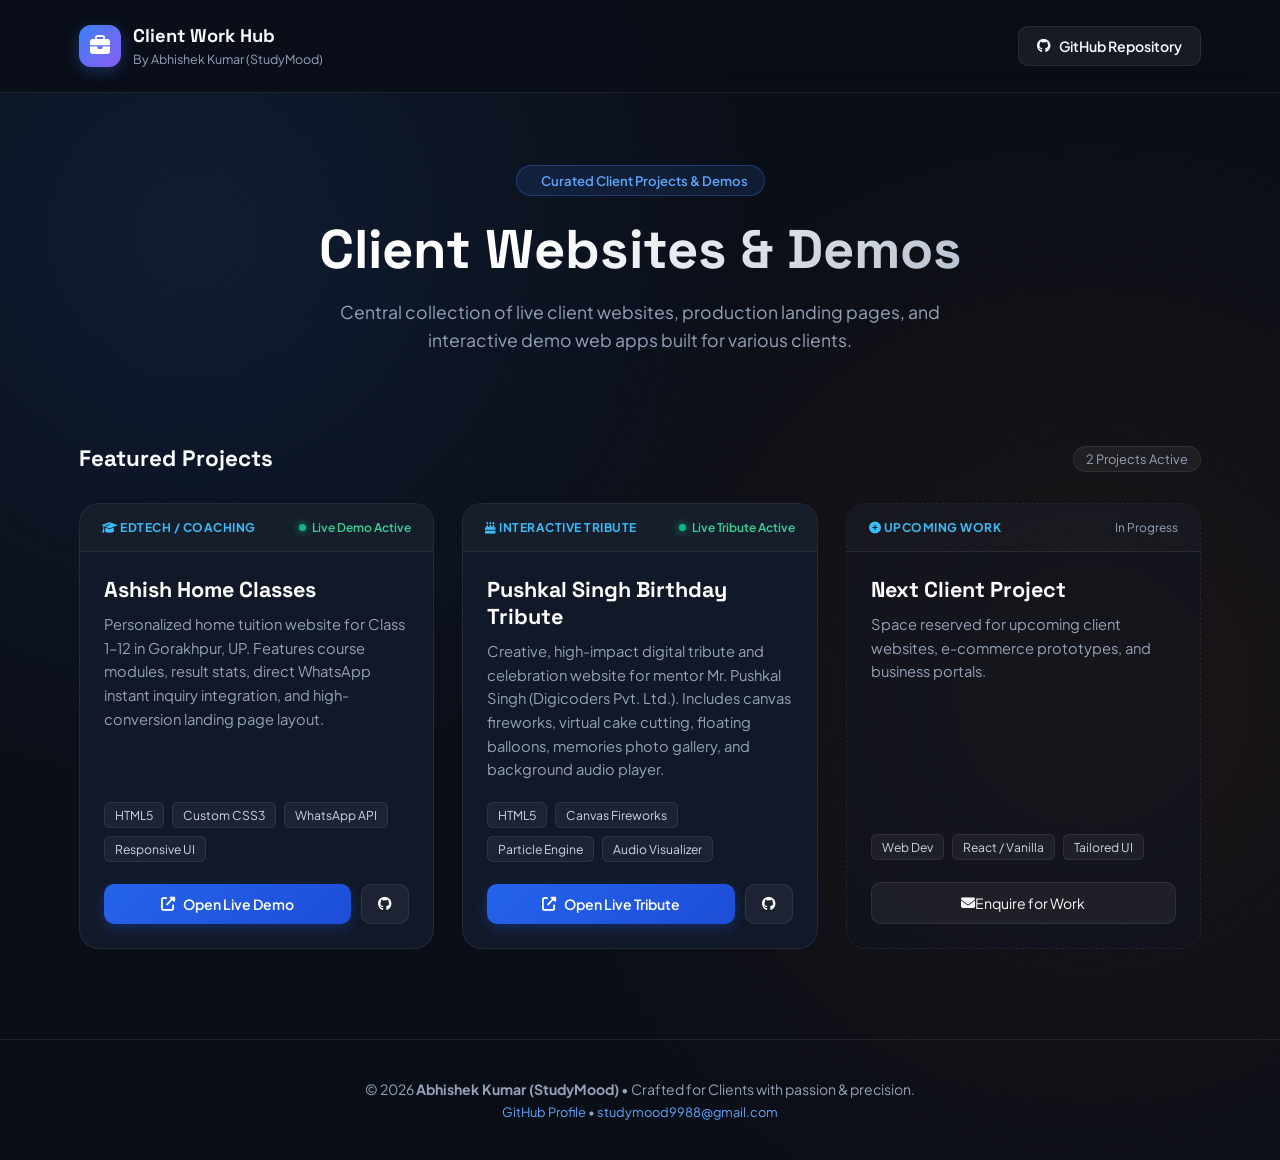
==== index.html @ f01a1ec8 "Initial commit: Client Work Hub with Ashish Home Classes demo website" ====
<!DOCTYPE html>
<html lang="en">
<head>
<meta charset="UTF-8">
<meta name="viewport" content="width=device-width, initial-scale=1.0">
<title>Client Work & Demo Websites | Abhishek Kumar (StudyMood)</title>
<meta name="description" content="Showcase of client demo websites, landing pages, and interactive web projects created by Abhishek Kumar.">

<!-- Google Fonts -->
<link rel="preconnect" href="https://fonts.googleapis.com">
<link rel="preconnect" href="https://fonts.gstatic.com" crossorigin>
<link href="https://fonts.googleapis.com/css2?family=Plus+Jakarta+Sans:wght@300;400;500;600;700;800&family=Space+Grotesk:wght@500;700&display=swap" rel="stylesheet">
<!-- Font Awesome 6 -->
<link rel="stylesheet" href="https://cdnjs.cloudflare.com/ajax/libs/font-awesome/6.5.1/css/all.min.css">

<style>
:root {
  --bg-dark: #0a0e17;
  --bg-card: #111827;
  --bg-card-hover: #162032;
  --border-color: rgba(255, 255, 255, 0.08);
  --primary: #3b82f6;
  --primary-glow: rgba(59, 130, 246, 0.35);
  --accent-orange: #f97316;
  --accent-green: #10b981;
  --text-main: #f8fafc;
  --text-muted: #94a3b8;
}

* {
  margin: 0;
  padding: 0;
  box-sizing: border-box;
  font-family: 'Plus Jakarta Sans', sans-serif;
}

body {
  background-color: var(--bg-dark);
  color: var(--text-main);
  min-height: 100vh;
  position: relative;
  overflow-x: hidden;
  background-image: 
    radial-gradient(circle at 15% 20%, rgba(59, 130, 246, 0.12) 0%, transparent 40%),
    radial-gradient(circle at 85% 60%, rgba(249, 115, 22, 0.08) 0%, transparent 45%);
}

.container {
  width: 90%;
  max-width: 1200px;
  margin: 0 auto;
  padding: 0 15px;
}

/* Header */
header {
  padding: 24px 0;
  border-bottom: 1px solid var(--border-color);
  backdrop-filter: blur(12px);
  position: sticky;
  top: 0;
  z-index: 100;
  background: rgba(10, 14, 23, 0.85);
}

.header-content {
  display: flex;
  justify-content: space-between;
  align-items: center;
}

.brand {
  display: flex;
  align-items: center;
  gap: 12px;
  text-decoration: none;
  color: var(--text-main);
}

.brand-icon {
  width: 42px;
  height: 42px;
  background: linear-gradient(135deg, #3b82f6, #8b5cf6);
  border-radius: 12px;
  display: flex;
  align-items: center;
  justify-content: center;
  font-size: 20px;
  color: white;
  box-shadow: 0 4px 15px rgba(59, 130, 246, 0.3);
}

.brand-text h1 {
  font-size: 1.15rem;
  font-weight: 700;
  font-family: 'Space Grotesk', sans-serif;
}

.brand-text span {
  font-size: 0.78rem;
  color: var(--text-muted);
}

.nav-links {
  display: flex;
  align-items: center;
  gap: 16px;
}

.btn-github {
  display: inline-flex;
  align-items: center;
  gap: 8px;
  padding: 10px 18px;
  background: rgba(255, 255, 255, 0.06);
  color: var(--text-main);
  border: 1px solid var(--border-color);
  border-radius: 10px;
  text-decoration: none;
  font-size: 0.88rem;
  font-weight: 600;
  transition: all 0.25s ease;
}

.btn-github:hover {
  background: rgba(255, 255, 255, 0.12);
  border-color: rgba(255, 255, 255, 0.2);
  transform: translateY(-2px);
}

/* Hero */
.hero {
  padding: 70px 0 50px;
  text-align: center;
}

.hero-badge {
  display: inline-flex;
  align-items: center;
  gap: 8px;
  padding: 6px 16px;
  background: rgba(59, 130, 246, 0.12);
  border: 1px solid rgba(59, 130, 246, 0.3);
  border-radius: 50px;
  color: #60a5fa;
  font-size: 0.82rem;
  font-weight: 600;
  margin-bottom: 22px;
}

.hero h2 {
  font-size: clamp(2.2rem, 5vw, 3.4rem);
  font-weight: 800;
  font-family: 'Space Grotesk', sans-serif;
  line-height: 1.15;
  margin-bottom: 18px;
  background: linear-gradient(135deg, #ffffff 40%, #94a3b8 100%);
  -webkit-background-clip: text;
  -webkit-text-fill-color: transparent;
}

.hero p {
  font-size: 1.1rem;
  color: var(--text-muted);
  max-width: 650px;
  margin: 0 auto;
  line-height: 1.6;
}

/* Project Showcase Grid */
.showcase-section {
  padding: 40px 0 90px;
}

.section-header {
  display: flex;
  justify-content: space-between;
  align-items: center;
  margin-bottom: 30px;
}

.section-title {
  font-size: 1.4rem;
  font-weight: 700;
  font-family: 'Space Grotesk', sans-serif;
}

.project-count-badge {
  background: rgba(255, 255, 255, 0.05);
  border: 1px solid var(--border-color);
  padding: 4px 12px;
  border-radius: 20px;
  font-size: 0.8rem;
  color: var(--text-muted);
}

.projects-grid {
  display: grid;
  grid-template-columns: repeat(auto-fit, minmax(340px, 1fr));
  gap: 28px;
}

/* Project Card */
.project-card {
  background: var(--bg-card);
  border: 1px solid var(--border-color);
  border-radius: 20px;
  overflow: hidden;
  display: flex;
  flex-direction: column;
  transition: all 0.3s ease;
  position: relative;
}

.project-card:hover {
  transform: translateY(-6px);
  background: var(--bg-card-hover);
  border-color: rgba(59, 130, 246, 0.4);
  box-shadow: 0 15px 35px rgba(0, 0, 0, 0.4), 0 0 20px rgba(59, 130, 246, 0.15);
}

.card-header-bar {
  padding: 16px 22px;
  background: rgba(255, 255, 255, 0.02);
  border-bottom: 1px solid var(--border-color);
  display: flex;
  justify-content: space-between;
  align-items: center;
}

.category-tag {
  font-size: 0.75rem;
  font-weight: 700;
  text-transform: uppercase;
  letter-spacing: 0.5px;
  color: #38bdf8;
}

.live-badge {
  display: inline-flex;
  align-items: center;
  gap: 6px;
  font-size: 0.75rem;
  font-weight: 600;
  color: #34d399;
}

.live-badge::before {
  content: '';
  width: 7px;
  height: 7px;
  background: #10b981;
  border-radius: 50%;
  box-shadow: 0 0 8px #10b981;
  animation: pulse 2s infinite;
}

@keyframes pulse {
  0% { opacity: 0.5; }
  50% { opacity: 1; }
  100% { opacity: 0.5; }
}

.card-body {
  padding: 24px;
  flex: 1;
  display: flex;
  flex-direction: column;
}

.project-title {
  font-size: 1.35rem;
  font-weight: 700;
  font-family: 'Space Grotesk', sans-serif;
  margin-bottom: 10px;
  color: white;
}

.project-desc {
  color: var(--text-muted);
  font-size: 0.92rem;
  line-height: 1.6;
  margin-bottom: 20px;
  flex: 1;
}

.tech-tags {
  display: flex;
  flex-wrap: wrap;
  gap: 8px;
  margin-bottom: 22px;
}

.tech-tag {
  background: rgba(255, 255, 255, 0.05);
  border: 1px solid rgba(255, 255, 255, 0.08);
  padding: 4px 10px;
  border-radius: 6px;
  font-size: 0.76rem;
  color: #cbd5e1;
}

.card-actions {
  display: flex;
  gap: 10px;
}

.btn-primary {
  flex: 1;
  display: inline-flex;
  align-items: center;
  justify-content: center;
  gap: 8px;
  padding: 11px 18px;
  background: linear-gradient(135deg, #2563eb, #1d4ed8);
  color: white;
  border-radius: 10px;
  text-decoration: none;
  font-weight: 600;
  font-size: 0.88rem;
  transition: all 0.25s ease;
  box-shadow: 0 4px 14px rgba(37, 99, 235, 0.3);
}

.btn-primary:hover {
  background: linear-gradient(135deg, #3b82f6, #2563eb);
  transform: translateY(-2px);
  box-shadow: 0 6px 18px rgba(37, 99, 235, 0.45);
}

.btn-secondary {
  display: inline-flex;
  align-items: center;
  justify-content: center;
  padding: 11px 16px;
  background: rgba(255, 255, 255, 0.05);
  border: 1px solid var(--border-color);
  color: var(--text-main);
  border-radius: 10px;
  text-decoration: none;
  font-size: 0.88rem;
  transition: all 0.2s ease;
}

.btn-secondary:hover {
  background: rgba(255, 255, 255, 0.1);
}

/* Coming Soon Card */
.project-card.coming-soon {
  border-style: dashed;
  background: rgba(17, 24, 39, 0.4);
}

.project-card.coming-soon:hover {
  border-color: rgba(255, 255, 255, 0.2);
  transform: none;
  box-shadow: none;
}

/* Footer */
footer {
  border-top: 1px solid var(--border-color);
  padding: 40px 0;
  text-align: center;
  color: var(--text-muted);
  font-size: 0.88rem;
}

footer a {
  color: #60a5fa;
  text-decoration: none;
}

footer a:hover {
  text-decoration: underline;
}
</style>
</head>
<body>

<header>
  <div class="container header-content">
    <a href="#" class="brand">
      <div class="brand-icon">
        <i class="fas fa-briefcase"></i>
      </div>
      <div class="brand-text">
        <h1>Client Work Hub</h1>
        <span>By Abhishek Kumar (StudyMood)</span>
      </div>
    </a>

    <div class="nav-links">
      <a href="https://github.com/StudyMood/client-work" target="_blank" class="btn-github">
        <i class="fab fa-github"></i>
        <span>GitHub Repository</span>
      </a>
    </div>
  </div>
</header>

<main class="container">
  <section class="hero">
    <div class="hero-badge">
      <i class="fas fa-sparkles"></i> Curated Client Projects & Demos
    </div>
    <h2>Client Websites & Demos</h2>
    <p>
      Central collection of live client websites, production landing pages, and interactive demo web apps built for various clients.
    </p>
  </section>

  <section class="showcase-section">
    <div class="section-header">
      <h3 class="section-title">Featured Projects</h3>
      <span class="project-count-badge">2 Projects Active</span>
    </div>

    <div class="projects-grid">
      <!-- Project 1: Ashish Home Classes -->
      <div class="project-card">
        <div class="card-header-bar">
          <span class="category-tag"><i class="fas fa-graduation-cap"></i> EdTech / Coaching</span>
          <span class="live-badge">Live Demo Active</span>
        </div>
        <div class="card-body">
          <h4 class="project-title">Ashish Home Classes</h4>
          <p class="project-desc">
            Personalized home tuition website for Class 1–12 in Gorakhpur, UP. Features course modules, result stats, direct WhatsApp instant inquiry integration, and high-conversion landing page layout.
          </p>
          <div class="tech-tags">
            <span class="tech-tag">HTML5</span>
            <span class="tech-tag">Custom CSS3</span>
            <span class="tech-tag">WhatsApp API</span>
            <span class="tech-tag">Responsive UI</span>
          </div>
          <div class="card-actions">
            <a href="./ashish-home-classes/" class="btn-primary">
              <i class="fas fa-external-link-alt"></i> Open Live Demo
            </a>
            <a href="https://github.com/StudyMood/client-work/tree/main/ashish-home-classes" target="_blank" class="btn-secondary" title="View Source on GitHub">
              <i class="fab fa-github"></i>
            </a>
          </div>
        </div>
      </div>

      <!-- Project 2: Pushkal Singh Birthday Tribute -->
      <div class="project-card">
        <div class="card-header-bar">
          <span class="category-tag"><i class="fas fa-birthday-cake"></i> Interactive Tribute</span>
          <span class="live-badge">Live Tribute Active</span>
        </div>
        <div class="card-body">
          <h4 class="project-title">Pushkal Singh Birthday Tribute</h4>
          <p class="project-desc">
            Creative, high-impact digital tribute and celebration website for mentor Mr. Pushkal Singh (Digicoders Pvt. Ltd.). Includes canvas fireworks, virtual cake cutting, floating balloons, memories photo gallery, and background audio player.
          </p>
          <div class="tech-tags">
            <span class="tech-tag">HTML5</span>
            <span class="tech-tag">Canvas Fireworks</span>
            <span class="tech-tag">Particle Engine</span>
            <span class="tech-tag">Audio Visualizer</span>
          </div>
          <div class="card-actions">
            <a href="https://studymood.github.io/pushkal-sir-birthday/" target="_blank" class="btn-primary">
              <i class="fas fa-external-link-alt"></i> Open Live Tribute
            </a>
            <a href="https://github.com/StudyMood/pushkal-sir-birthday" target="_blank" class="btn-secondary" title="View Source on GitHub">
              <i class="fab fa-github"></i>
            </a>
          </div>
        </div>
      </div>

      <!-- Project 3: Next Client Slot -->
      <div class="project-card coming-soon">
        <div class="card-header-bar">
          <span class="category-tag"><i class="fas fa-plus-circle"></i> Upcoming Work</span>
          <span style="font-size:0.75rem; color:#94a3b8;">In Progress</span>
        </div>
        <div class="card-body">
          <h4 class="project-title">Next Client Project</h4>
          <p class="project-desc">
            Space reserved for upcoming client websites, e-commerce prototypes, and business portals.
          </p>
          <div class="tech-tags">
            <span class="tech-tag">Web Dev</span>
            <span class="tech-tag">React / Vanilla</span>
            <span class="tech-tag">Tailored UI</span>
          </div>
          <div class="card-actions">
            <a href="mailto:studymood9988@gmail.com" class="btn-secondary" style="width:100%; text-align:center;">
              <i class="fas fa-envelope"></i> Enquire for Work
            </a>
          </div>
        </div>
      </div>
    </div>
  </section>
</main>

<footer>
  <div class="container">
    <p>© 2026 <strong>Abhishek Kumar (StudyMood)</strong> • Crafted for Clients with passion & precision.</p>
    <p style="margin-top:6px; font-size:0.8rem;">
      <a href="https://github.com/StudyMood" target="_blank">GitHub Profile</a> • 
      <a href="mailto:studymood9988@gmail.com">studymood9988@gmail.com</a>
    </p>
  </div>
</footer>

</body>
</html>
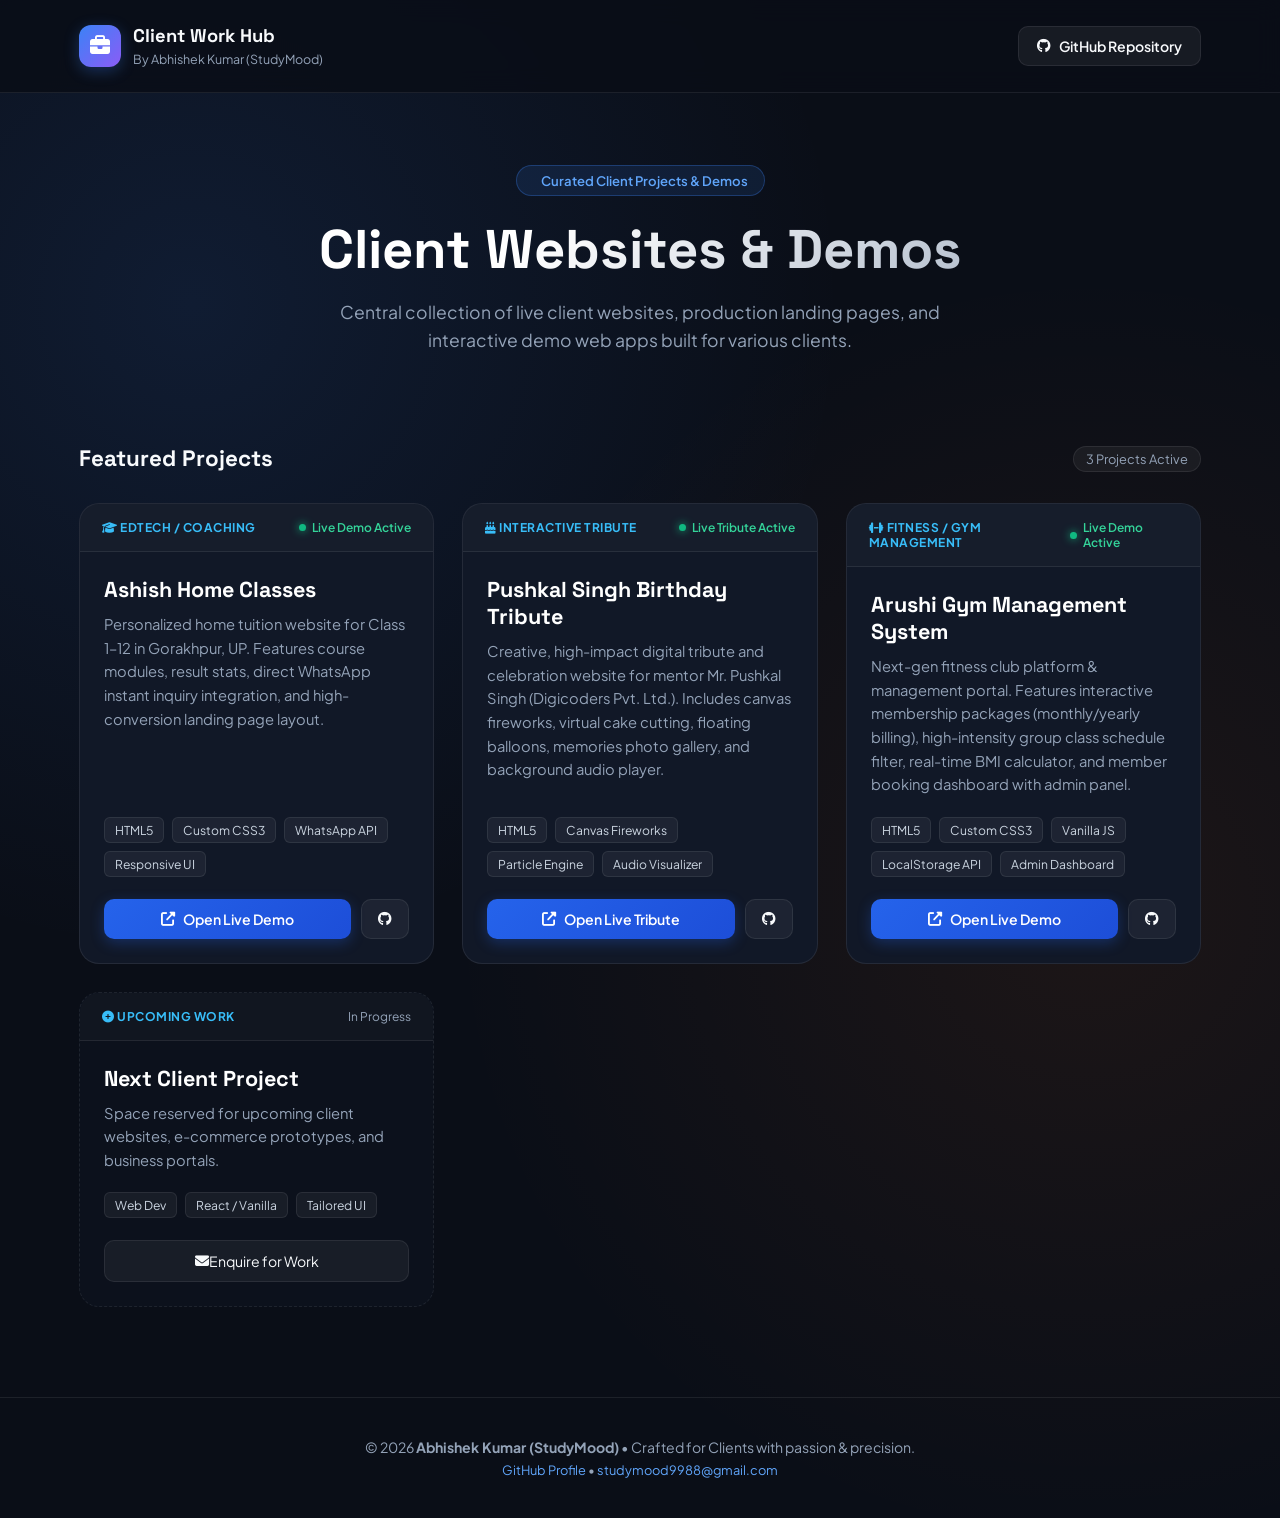
==== commit 5db839b1: "feat: add Arushi Gym Management project demo and update showcase portal" ====
--- a/index.html
+++ b/index.html
@@ -414,7 +414,7 @@
   <section class="showcase-section">
     <div class="section-header">
       <h3 class="section-title">Featured Projects</h3>
-      <span class="project-count-badge">2 Projects Active</span>
+      <span class="project-count-badge">3 Projects Active</span>
     </div>
 
     <div class="projects-grid">
@@ -474,7 +474,36 @@
         </div>
       </div>
 
-      <!-- Project 3: Next Client Slot -->
+      <!-- Project 3: Arushi Gym Management System -->
+      <div class="project-card">
+        <div class="card-header-bar">
+          <span class="category-tag"><i class="fas fa-dumbbell"></i> Fitness / Gym Management</span>
+          <span class="live-badge">Live Demo Active</span>
+        </div>
+        <div class="card-body">
+          <h4 class="project-title">Arushi Gym Management System</h4>
+          <p class="project-desc">
+            Next-gen fitness club platform & management portal. Features interactive membership packages (monthly/yearly billing), high-intensity group class schedule filter, real-time BMI calculator, and member booking dashboard with admin panel.
+          </p>
+          <div class="tech-tags">
+            <span class="tech-tag">HTML5</span>
+            <span class="tech-tag">Custom CSS3</span>
+            <span class="tech-tag">Vanilla JS</span>
+            <span class="tech-tag">LocalStorage API</span>
+            <span class="tech-tag">Admin Dashboard</span>
+          </div>
+          <div class="card-actions">
+            <a href="./gym-manage/" class="btn-primary">
+              <i class="fas fa-external-link-alt"></i> Open Live Demo
+            </a>
+            <a href="https://github.com/StudyMood/client-work/tree/main/gym-manage" target="_blank" class="btn-secondary" title="View Source on GitHub">
+              <i class="fab fa-github"></i>
+            </a>
+          </div>
+        </div>
+      </div>
+
+      <!-- Project 4: Next Client Slot -->
       <div class="project-card coming-soon">
         <div class="card-header-bar">
           <span class="category-tag"><i class="fas fa-plus-circle"></i> Upcoming Work</span>
